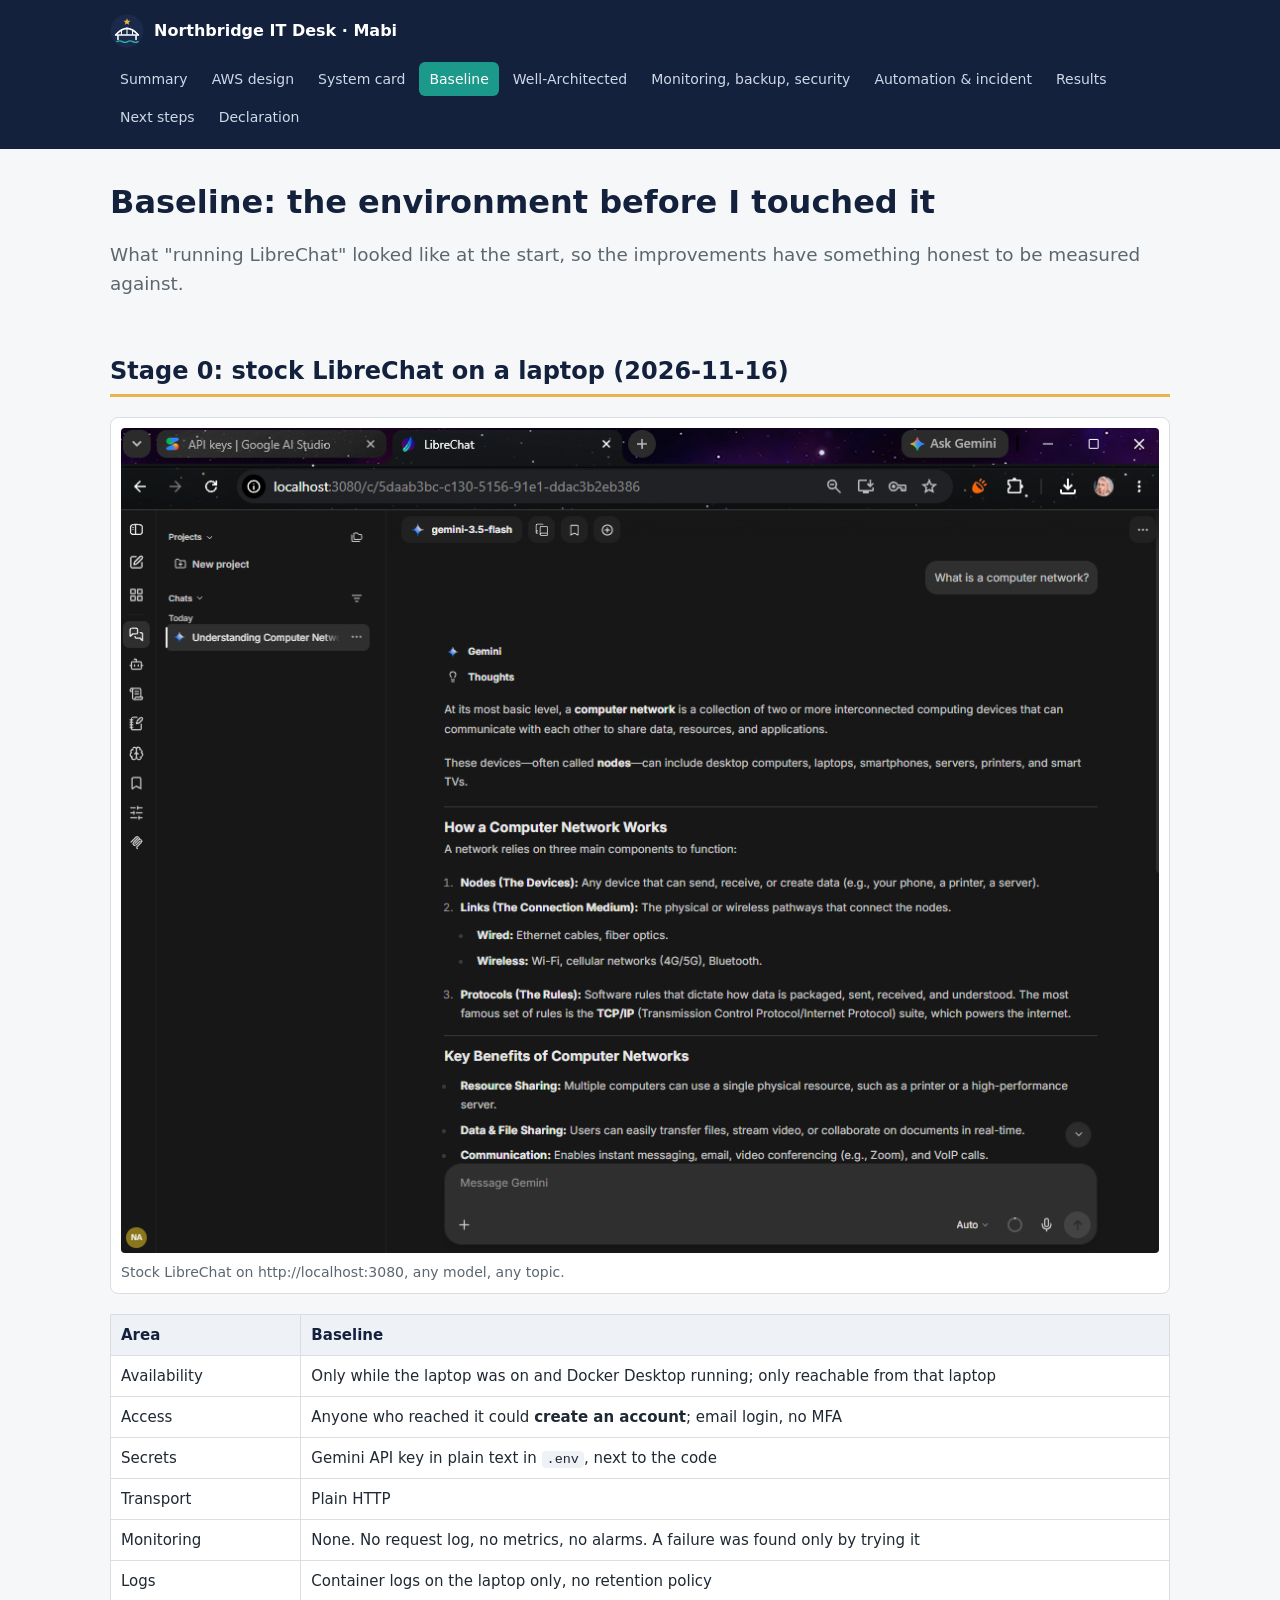
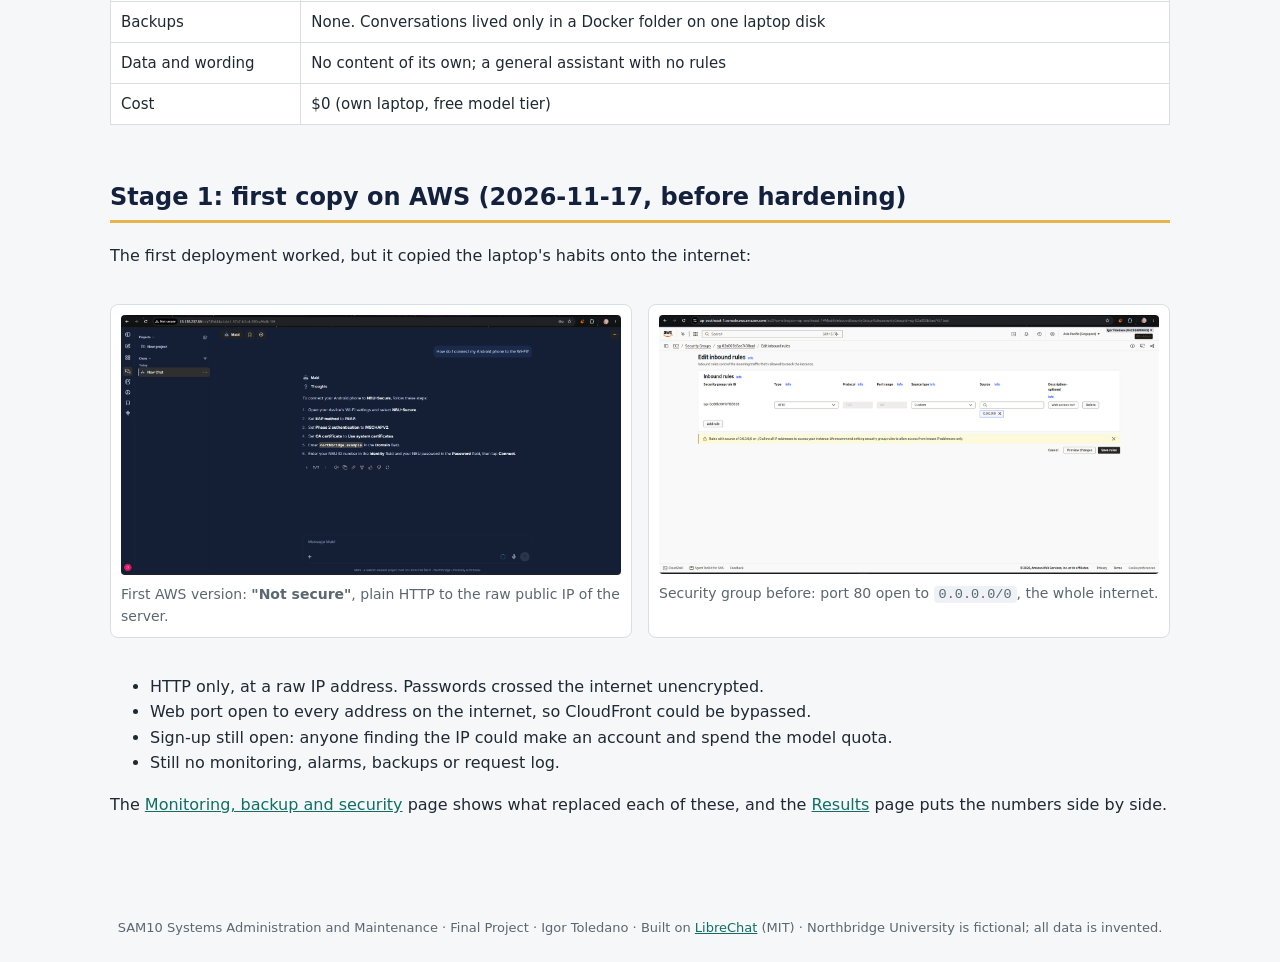
==== docs/baseline.html @ 3281cfaf "Week 5: project website (GitHub Pages in docs/)" ====
<!DOCTYPE html>
<html lang="en"><head><meta charset="utf-8"><meta name="viewport" content="width=device-width,initial-scale=1">
<title>Baseline · Northbridge University IT Desk (Mabi)</title>
<link rel="icon" href="logo.svg"><link rel="stylesheet" href="style.css"></head>
<body><header><div class="bar"><a class="brand" href="index.html"><img src="logo.svg" alt="">Northbridge IT Desk · Mabi</a><nav><a href="index.html">Summary</a><a href="infrastructure.html">AWS design</a><a href="system.html">System card</a><a href="baseline.html" class=on>Baseline</a><a href="well-architected.html">Well-Architected</a><a href="operations.html">Monitoring, backup, security</a><a href="incident.html">Automation & incident</a><a href="results.html">Results</a><a href="next.html">Next steps</a><a href="declaration.html">Declaration</a></nav></div></header>
<main>
<h1>Baseline: the environment before I touched it</h1>
<p class="lead">What "running LibreChat" looked like at the start, so the improvements have something honest to be measured against.</p>

<h2>Stage 0: stock LibreChat on a laptop (2026-11-16)</h2>
<figure><img src="img/original-librechat.png" alt="Stock LibreChat on http://localhost:3080, any model, any topic." loading="lazy"><figcaption>Stock LibreChat on http://localhost:3080, any model, any topic.</figcaption></figure>
<table>
<tr><th>Area</th><th>Baseline</th></tr>
<tr><td>Availability</td><td>Only while the laptop was on and Docker Desktop running; only reachable from that laptop</td></tr>
<tr><td>Access</td><td>Anyone who reached it could <b>create an account</b>; email login, no MFA</td></tr>
<tr><td>Secrets</td><td>Gemini API key in plain text in <code>.env</code>, next to the code</td></tr>
<tr><td>Transport</td><td>Plain HTTP</td></tr>
<tr><td>Monitoring</td><td>None. No request log, no metrics, no alarms. A failure was found only by trying it</td></tr>
<tr><td>Logs</td><td>Container logs on the laptop only, no retention policy</td></tr>
<tr><td>Backups</td><td>None. Conversations lived only in a Docker folder on one laptop disk</td></tr>
<tr><td>Data and wording</td><td>No content of its own; a general assistant with no rules</td></tr>
<tr><td>Cost</td><td>$0 (own laptop, free model tier)</td></tr>
</table>

<h2>Stage 1: first copy on AWS (2026-11-17, before hardening)</h2>
<p>The first deployment worked, but it copied the laptop's habits onto the internet:</p>
<div class="grid2">
<figure><img src="img/mabi-on-aws.png" alt="First AWS version: <b>&quot;Not secure&quot;</b>, plain HTTP to the raw public IP of the server." loading="lazy"><figcaption>First AWS version: <b>&quot;Not secure&quot;</b>, plain HTTP to the raw public IP of the server.</figcaption></figure>
<figure><img src="img/sg-before-open-to-internet.png" alt="Security group before: port 80 open to <code>0.0.0.0/0</code>, the whole internet." loading="lazy"><figcaption>Security group before: port 80 open to <code>0.0.0.0/0</code>, the whole internet.</figcaption></figure>
</div>
<ul>
<li>HTTP only, at a raw IP address. Passwords crossed the internet unencrypted.</li>
<li>Web port open to every address on the internet, so CloudFront could be bypassed.</li>
<li>Sign-up still open: anyone finding the IP could make an account and spend the model quota.</li>
<li>Still no monitoring, alarms, backups or request log.</li>
</ul>
<p>The <a href="operations.html">Monitoring, backup and security</a> page shows what replaced each of these, and the <a href="results.html">Results</a> page puts the numbers side by side.</p>
</main>
<footer>SAM10 Systems Administration and Maintenance · Final Project · Igor Toledano · Built on <a href="https://github.com/danny-avila/LibreChat">LibreChat</a> (MIT) · Northbridge University is fictional; all data is invented.</footer>
<div class="zoom" id="z"><img alt=""></div>
<script>document.querySelectorAll('figure img').forEach(i=>i.onclick=()=>{const z=document.getElementById('z');z.firstChild.src=i.src;z.style.display='flex'});document.getElementById('z').onclick=e=>e.currentTarget.style.display='none';</script>
</body></html>
---- docs/style.css ----
:root{--navy:#14213d;--navy2:#1d2d50;--teal:#1b998b;--gold:#e9b44c;--ink:#1f2933;--muted:#5b6770;--line:#d9dee3;--bg:#f6f7f9;--ok:#1e7d4f;--warn:#a36a00;--bad:#b3261e}
*{box-sizing:border-box}
body{margin:0;font:16px/1.6 system-ui,-apple-system,"Segoe UI",Roboto,sans-serif;color:var(--ink);background:var(--bg)}
header{background:var(--navy);color:#fff}
.bar{max-width:1100px;margin:0 auto;padding:14px 20px;display:flex;align-items:center;gap:14px;flex-wrap:wrap}
.brand{display:flex;align-items:center;gap:10px;color:#fff;text-decoration:none;font-weight:700}
.brand img{width:34px;height:34px}
nav{display:flex;flex-wrap:wrap;gap:4px;margin-left:auto}
nav a{color:#cfd8e6;text-decoration:none;padding:6px 10px;border-radius:6px;font-size:14px}
nav a:hover{background:var(--navy2);color:#fff}
nav a.on{background:var(--teal);color:#fff}
main{max-width:1100px;margin:0 auto;padding:28px 20px 60px}
h1{color:var(--navy);font-size:2rem;margin:.2em 0 .4em;line-height:1.2}
h2{color:var(--navy);border-bottom:3px solid var(--gold);padding-bottom:4px;margin-top:2.2em}
h3{color:var(--navy2);margin-top:1.6em}
a{color:#0f6f65}
.lead{font-size:1.15rem;color:var(--muted);max-width:60em}
table{border-collapse:collapse;width:100%;margin:1em 0;background:#fff;font-size:15px}
th,td{border:1px solid var(--line);padding:8px 10px;text-align:left;vertical-align:top}
th{background:#eef1f5;color:var(--navy)}
code,pre{font-family:ui-monospace,Consolas,monospace;font-size:13.5px}
code{background:#eef1f5;padding:1px 5px;border-radius:4px}
pre{background:#0f172a;color:#e2e8f0;padding:14px;border-radius:8px;overflow:auto}
pre code{background:none;padding:0}
figure{margin:1.2em 0;background:#fff;border:1px solid var(--line);border-radius:8px;padding:10px}
figure img{width:100%;height:auto;display:block;border-radius:4px;cursor:zoom-in}
figcaption{font-size:14px;color:var(--muted);margin-top:8px}
.grid2{display:grid;grid-template-columns:1fr 1fr;gap:16px}
@media(max-width:800px){.grid2{grid-template-columns:1fr}}
.cards{display:grid;grid-template-columns:repeat(auto-fit,minmax(200px,1fr));gap:14px;margin:1.2em 0}
.card{background:#fff;border:1px solid var(--line);border-left:5px solid var(--teal);border-radius:8px;padding:14px}
.card b{display:block;font-size:1.3rem;line-height:1.25;color:var(--navy)}
.card span{color:var(--muted);font-size:14px}
.note{background:#fff8e6;border:1px solid #f0d58c;border-radius:8px;padding:12px 16px;margin:1em 0}
.good{color:var(--ok);font-weight:700}.adequate{color:var(--warn);font-weight:700}.gap{color:var(--bad);font-weight:700}
.pass{color:var(--ok);font-weight:700}.fail{color:var(--bad);font-weight:700}
.video{position:relative;padding-top:56.25%;background:#000;border-radius:8px;overflow:hidden}
.video iframe{position:absolute;inset:0;width:100%;height:100%;border:0}
footer{text-align:center;color:var(--muted);font-size:13px;padding:24px}
.zoom{position:fixed;inset:0;background:rgba(0,0,0,.85);display:none;align-items:center;justify-content:center;z-index:9;cursor:zoom-out}
.zoom img{max-width:96vw;max-height:94vh}
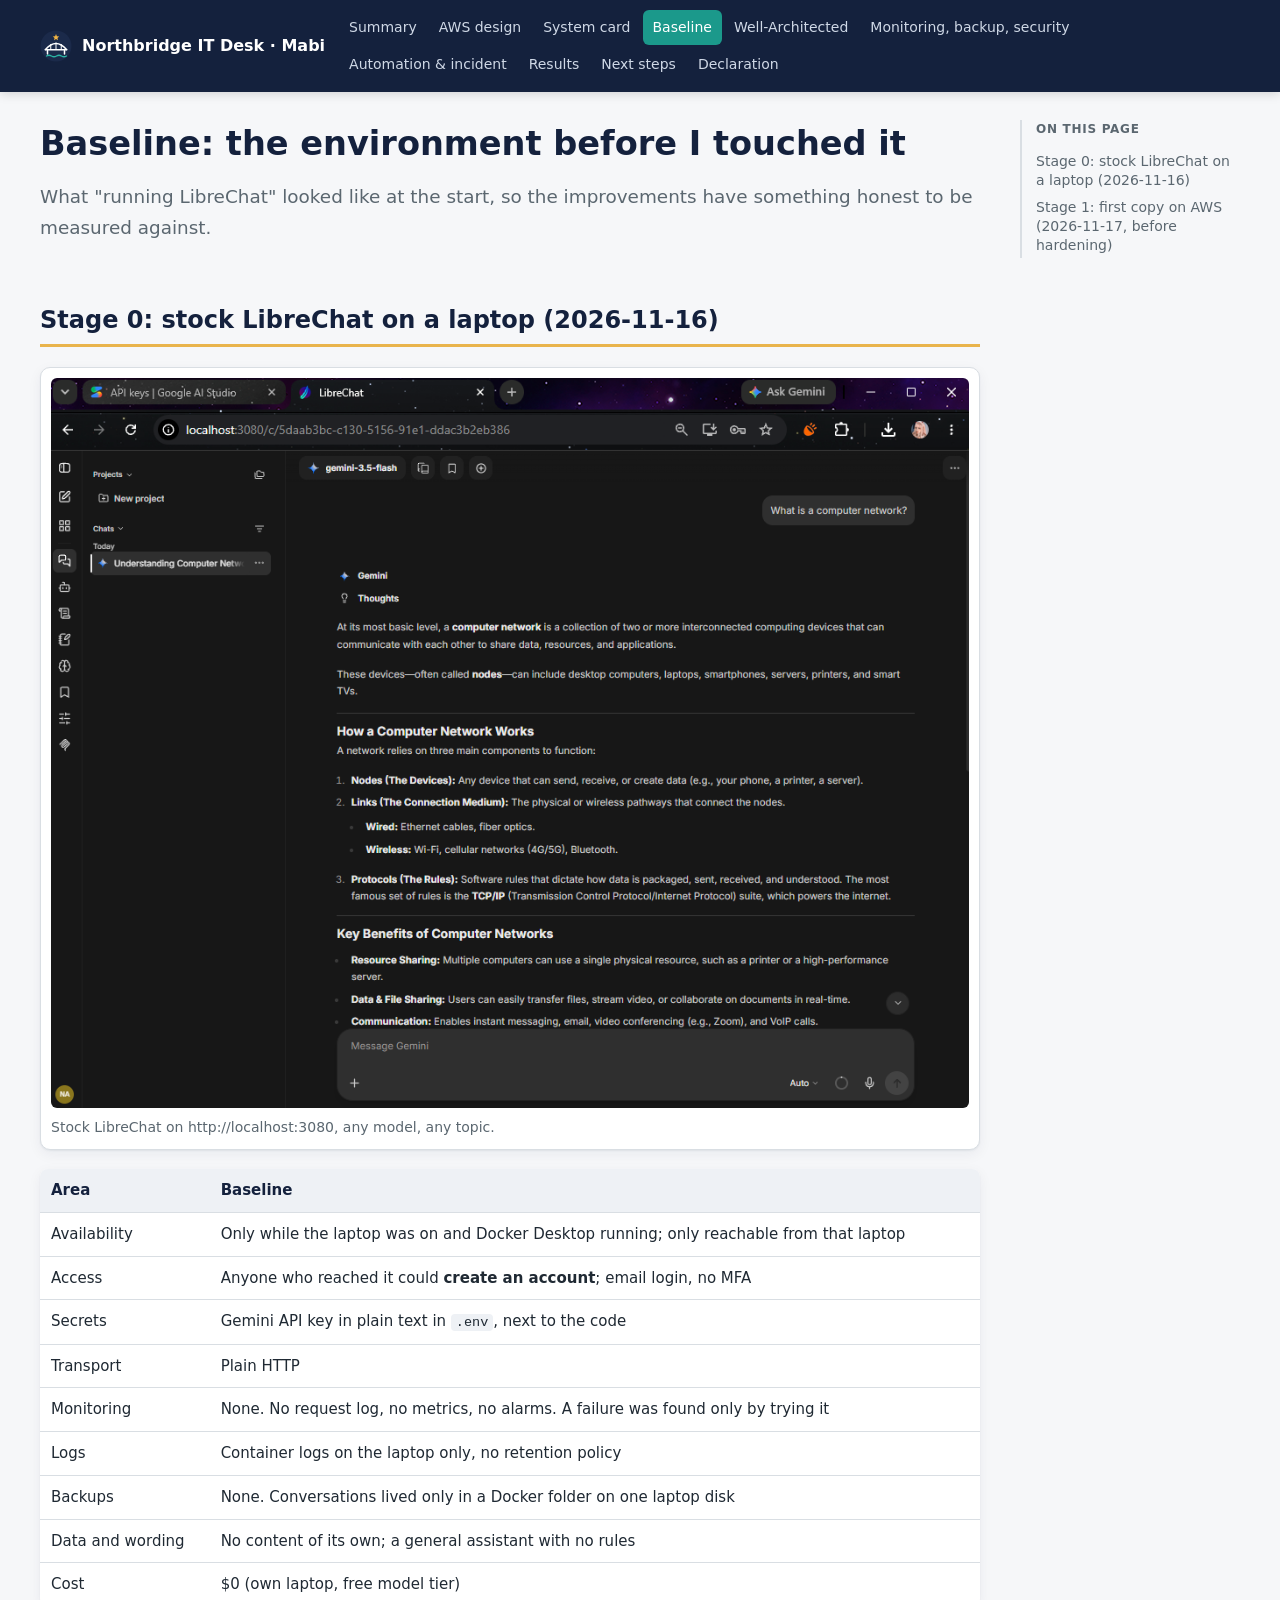
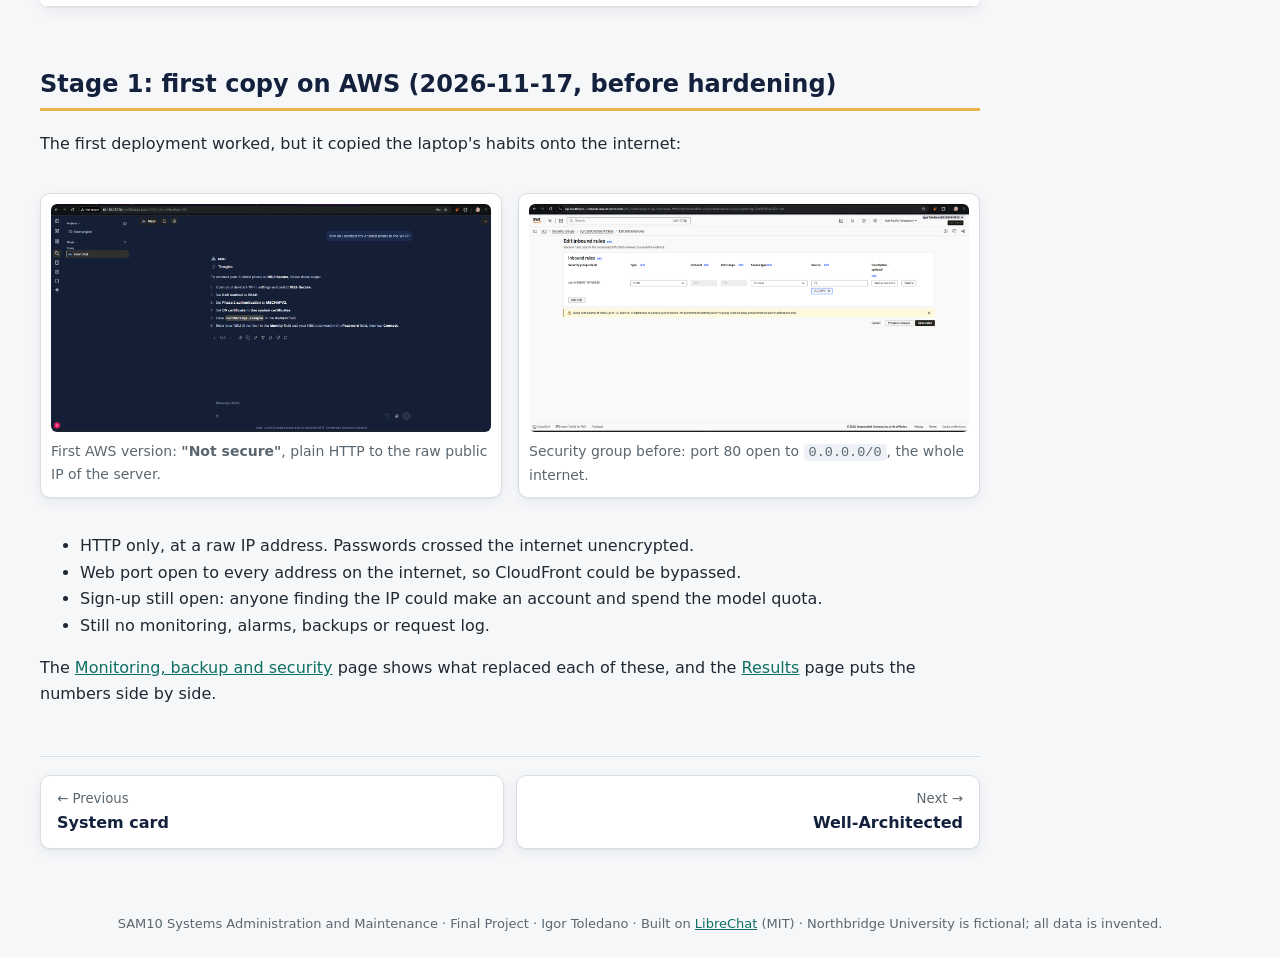
==== commit ed7806a4: "Website: interactive diagram, slider, timelines, navigation" ====
--- a/docs/baseline.html
+++ b/docs/baseline.html
@@ -1,9 +1,11 @@
 <!DOCTYPE html>
 <html lang="en"><head><meta charset="utf-8"><meta name="viewport" content="width=device-width,initial-scale=1">
 <title>Baseline · Northbridge University IT Desk (Mabi)</title>
+<meta name="description" content="SAM10 final project: Mabi, an AI IT help desk built on LibreChat and run on AWS.">
 <link rel="icon" href="logo.svg"><link rel="stylesheet" href="style.css"></head>
-<body><header><div class="bar"><a class="brand" href="index.html"><img src="logo.svg" alt="">Northbridge IT Desk · Mabi</a><nav><a href="index.html">Summary</a><a href="infrastructure.html">AWS design</a><a href="system.html">System card</a><a href="baseline.html" class=on>Baseline</a><a href="well-architected.html">Well-Architected</a><a href="operations.html">Monitoring, backup, security</a><a href="incident.html">Automation & incident</a><a href="results.html">Results</a><a href="next.html">Next steps</a><a href="declaration.html">Declaration</a></nav></div></header>
-<main>
+<body><div id="progress"></div>
+<header><div class="bar"><a class="brand" href="index.html"><img src="logo.svg" alt="">Northbridge IT Desk · Mabi</a><button id="menu" aria-label="Menu">☰ Menu</button><nav><a href="index.html">Summary</a><a href="infrastructure.html">AWS design</a><a href="system.html">System card</a><a href="baseline.html" class=on>Baseline</a><a href="well-architected.html">Well-Architected</a><a href="operations.html">Monitoring, backup, security</a><a href="incident.html">Automation & incident</a><a href="results.html">Results</a><a href="next.html">Next steps</a><a href="declaration.html">Declaration</a></nav></div></header>
+<div class="layout"><main>
 <h1>Baseline: the environment before I touched it</h1>
 <p class="lead">What "running LibreChat" looked like at the start, so the improvements have something honest to be measured against.</p>
 
@@ -35,8 +37,11 @@
 <li>Still no monitoring, alarms, backups or request log.</li>
 </ul>
 <p>The <a href="operations.html">Monitoring, backup and security</a> page shows what replaced each of these, and the <a href="results.html">Results</a> page puts the numbers side by side.</p>
-</main>
+
+<div class="pager"><a class="pv" href="system.html"><small>← Previous</small>System card</a><a class="nx" href="well-architected.html"><small>Next →</small>Well-Architected</a></div></main>
+<aside class="toc"><b>On this page</b></aside></div>
 <footer>SAM10 Systems Administration and Maintenance · Final Project · Igor Toledano · Built on <a href="https://github.com/danny-avila/LibreChat">LibreChat</a> (MIT) · Northbridge University is fictional; all data is invented.</footer>
-<div class="zoom" id="z"><img alt=""></div>
-<script>document.querySelectorAll('figure img').forEach(i=>i.onclick=()=>{const z=document.getElementById('z');z.firstChild.src=i.src;z.style.display='flex'});document.getElementById('z').onclick=e=>e.currentTarget.style.display='none';</script>
+<button id="top" aria-label="Back to top">↑</button>
+<div class="zoom" id="z"><button class="zx" aria-label="Close">✕</button><button class="zp" aria-label="Previous">‹</button><img alt=""><p></p><button class="zn" aria-label="Next">›</button></div>
+<script src="site.js"></script>
 </body></html>
--- a/docs/style.css
+++ b/docs/style.css
@@ -1,41 +1,125 @@
-:root{--navy:#14213d;--navy2:#1d2d50;--teal:#1b998b;--gold:#e9b44c;--ink:#1f2933;--muted:#5b6770;--line:#d9dee3;--bg:#f6f7f9;--ok:#1e7d4f;--warn:#a36a00;--bad:#b3261e}
+:root{--navy:#14213d;--navy2:#1d2d50;--teal:#1b998b;--teal2:#e6f5f3;--gold:#e9b44c;--ink:#1f2933;--muted:#5b6770;--line:#d9dee3;--bg:#f6f7f9;--card:#fff;--ok:#1e7d4f;--warn:#a36a00;--bad:#b3261e;--shadow:0 1px 2px rgba(20,33,61,.06),0 4px 14px rgba(20,33,61,.06)}
 *{box-sizing:border-box}
-body{margin:0;font:16px/1.6 system-ui,-apple-system,"Segoe UI",Roboto,sans-serif;color:var(--ink);background:var(--bg)}
-header{background:var(--navy);color:#fff}
-.bar{max-width:1100px;margin:0 auto;padding:14px 20px;display:flex;align-items:center;gap:14px;flex-wrap:wrap}
-.brand{display:flex;align-items:center;gap:10px;color:#fff;text-decoration:none;font-weight:700}
-.brand img{width:34px;height:34px}
-nav{display:flex;flex-wrap:wrap;gap:4px;margin-left:auto}
-nav a{color:#cfd8e6;text-decoration:none;padding:6px 10px;border-radius:6px;font-size:14px}
+html{scroll-behavior:smooth;scroll-padding-top:80px}
+body{margin:0;font:16px/1.65 system-ui,-apple-system,"Segoe UI",Roboto,sans-serif;color:var(--ink);background:var(--bg)}
+#progress{position:fixed;top:0;left:0;height:3px;width:0;background:var(--gold);z-index:30;transition:width .1s}
+header{background:var(--navy);color:#fff;position:sticky;top:0;z-index:20;box-shadow:0 2px 10px rgba(0,0,0,.15)}
+.bar{max-width:1240px;margin:0 auto;padding:10px 20px;display:flex;align-items:center;gap:14px;position:relative}
+.brand{display:flex;align-items:center;gap:10px;color:#fff;text-decoration:none;font-weight:700;white-space:nowrap}
+.brand img{width:32px;height:32px}
+nav{display:flex;flex-wrap:wrap;gap:2px;margin-left:auto}
+nav a{color:#cfd8e6;text-decoration:none;padding:6px 10px;border-radius:6px;font-size:14px;white-space:nowrap}
 nav a:hover{background:var(--navy2);color:#fff}
 nav a.on{background:var(--teal);color:#fff}
-main{max-width:1100px;margin:0 auto;padding:28px 20px 60px}
-h1{color:var(--navy);font-size:2rem;margin:.2em 0 .4em;line-height:1.2}
-h2{color:var(--navy);border-bottom:3px solid var(--gold);padding-bottom:4px;margin-top:2.2em}
+#menu{display:none;margin-left:auto;background:none;border:1px solid #3a4a6b;color:#fff;border-radius:6px;padding:6px 10px;font-size:15px;cursor:pointer}
+@media(max-width:1080px){#menu{display:block}nav{display:none;position:absolute;top:100%;left:0;right:0;background:var(--navy);flex-direction:column;padding:8px 16px 14px}nav.open{display:flex}}
+.layout{max-width:1240px;margin:0 auto;padding:28px 20px 40px;display:grid;grid-template-columns:minmax(0,1fr) 220px;gap:40px}
+@media(max-width:1080px){.layout{grid-template-columns:1fr}.toc{display:none}}
+main{min-width:0}
+.toc{position:sticky;top:84px;align-self:start;font-size:14px;border-left:2px solid var(--line);padding-left:14px;max-height:calc(100vh - 110px);overflow:auto}
+.toc b{display:block;color:var(--muted);font-size:12px;text-transform:uppercase;letter-spacing:.06em;margin-bottom:8px}
+.toc a{display:block;color:var(--muted);text-decoration:none;padding:4px 0;line-height:1.35}
+.toc a:hover{color:var(--navy)}
+.toc a.on{color:var(--teal);font-weight:600}
+h1{color:var(--navy);font-size:2.1rem;margin:.1em 0 .4em;line-height:1.2}
+h2{color:var(--navy);border-bottom:3px solid var(--gold);padding-bottom:4px;margin-top:2.4em}
 h3{color:var(--navy2);margin-top:1.6em}
 a{color:#0f6f65}
 .lead{font-size:1.15rem;color:var(--muted);max-width:60em}
-table{border-collapse:collapse;width:100%;margin:1em 0;background:#fff;font-size:15px}
-th,td{border:1px solid var(--line);padding:8px 10px;text-align:left;vertical-align:top}
+table{border-collapse:collapse;width:100%;margin:1em 0;background:var(--card);font-size:15px;box-shadow:var(--shadow);border-radius:8px;overflow:hidden}
+th,td{border-bottom:1px solid var(--line);padding:9px 11px;text-align:left;vertical-align:top}
 th{background:#eef1f5;color:var(--navy)}
+tr:hover td{background:#fafbfc}
 code,pre{font-family:ui-monospace,Consolas,monospace;font-size:13.5px}
 code{background:#eef1f5;padding:1px 5px;border-radius:4px}
-pre{background:#0f172a;color:#e2e8f0;padding:14px;border-radius:8px;overflow:auto}
+pre{background:#0f172a;color:#e2e8f0;padding:14px;border-radius:8px;overflow:auto;position:relative}
 pre code{background:none;padding:0}
-figure{margin:1.2em 0;background:#fff;border:1px solid var(--line);border-radius:8px;padding:10px}
-figure img{width:100%;height:auto;display:block;border-radius:4px;cursor:zoom-in}
+.copy{position:absolute;top:8px;right:8px;background:#334155;color:#e2e8f0;border:0;border-radius:5px;padding:3px 9px;font-size:12px;cursor:pointer}
+.copy:hover{background:var(--teal)}
+figure{margin:1.2em 0;background:var(--card);border:1px solid var(--line);border-radius:10px;padding:10px;box-shadow:var(--shadow)}
+figure img{width:100%;height:auto;display:block;border-radius:6px;cursor:zoom-in;transition:transform .2s}
+figure img:hover{transform:scale(1.01)}
 figcaption{font-size:14px;color:var(--muted);margin-top:8px}
 .grid2{display:grid;grid-template-columns:1fr 1fr;gap:16px}
 @media(max-width:800px){.grid2{grid-template-columns:1fr}}
 .cards{display:grid;grid-template-columns:repeat(auto-fit,minmax(200px,1fr));gap:14px;margin:1.2em 0}
-.card{background:#fff;border:1px solid var(--line);border-left:5px solid var(--teal);border-radius:8px;padding:14px}
+.card{background:var(--card);border:1px solid var(--line);border-left:5px solid var(--teal);border-radius:10px;padding:14px;box-shadow:var(--shadow)}
 .card b{display:block;font-size:1.3rem;line-height:1.25;color:var(--navy)}
 .card span{color:var(--muted);font-size:14px}
-.note{background:#fff8e6;border:1px solid #f0d58c;border-radius:8px;padding:12px 16px;margin:1em 0}
+.note{background:#fff8e6;border:1px solid #f0d58c;border-radius:10px;padding:12px 16px;margin:1em 0}
 .good{color:var(--ok);font-weight:700}.adequate{color:var(--warn);font-weight:700}.gap{color:var(--bad);font-weight:700}
 .pass{color:var(--ok);font-weight:700}.fail{color:var(--bad);font-weight:700}
-.video{position:relative;padding-top:56.25%;background:#000;border-radius:8px;overflow:hidden}
+h2 .good,h2 .adequate{font-size:13px;padding:3px 10px;border-radius:999px;vertical-align:middle;margin-left:6px}
+h2 .good{background:#e3f4ea}h2 .adequate{background:#fff1d6}
+.hero{background:linear-gradient(135deg,var(--navy) 0%,#203a6b 60%,var(--teal) 140%);color:#fff;border-radius:16px;padding:34px 34px 28px;margin-bottom:24px;position:relative;overflow:hidden}
+.hero:after{content:"";position:absolute;right:-60px;top:-60px;width:260px;height:260px;border-radius:50%;background:rgba(233,180,76,.18)}
+.hero h1{color:#fff;font-size:2.4rem;margin:0 0 .3em;position:relative}
+.hero p{color:#d6deea;font-size:1.15rem;max-width:44em;margin:0 0 18px;position:relative}
+.hero .tags span{display:inline-block;background:rgba(255,255,255,.12);border:1px solid rgba(255,255,255,.2);padding:4px 11px;border-radius:999px;font-size:13px;margin:0 6px 6px 0}
+.hero .btns a{display:inline-block;margin:8px 10px 0 0;padding:9px 16px;border-radius:8px;font-weight:600;text-decoration:none}
+.btn1{background:var(--gold);color:var(--navy)}.btn2{border:1px solid rgba(255,255,255,.5);color:#fff}
+.tiles{display:grid;grid-template-columns:repeat(auto-fit,minmax(230px,1fr));gap:14px;margin:1.2em 0}
+.tile{display:block;background:var(--card);border:1px solid var(--line);border-radius:12px;padding:16px;text-decoration:none;color:var(--ink);box-shadow:var(--shadow);transition:transform .15s,border-color .15s}
+.tile:hover{transform:translateY(-3px);border-color:var(--teal)}
+.tile b{display:block;color:var(--navy);margin-bottom:4px}
+.tile span{font-size:14px;color:var(--muted)}
+.tile i{font-style:normal;font-size:22px;display:block;margin-bottom:6px}
+.video{position:relative;padding-top:56.25%;background:#000;border-radius:12px;overflow:hidden;box-shadow:var(--shadow)}
 .video iframe{position:absolute;inset:0;width:100%;height:100%;border:0}
+.pager{display:flex;justify-content:space-between;gap:12px;margin-top:3em;border-top:1px solid var(--line);padding-top:18px}
+.pager a{flex:1;background:var(--card);border:1px solid var(--line);border-radius:10px;padding:12px 16px;text-decoration:none;color:var(--navy);font-weight:600;box-shadow:var(--shadow)}
+.pager a:hover{border-color:var(--teal)}
+.pager a small{display:block;color:var(--muted);font-weight:400}
+.pager a.nx{text-align:right}
+#top{position:fixed;right:18px;bottom:18px;width:42px;height:42px;border-radius:50%;border:0;background:var(--teal);color:#fff;font-size:20px;cursor:pointer;opacity:0;pointer-events:none;transition:opacity .2s;box-shadow:var(--shadow);z-index:15}
+#top.show{opacity:1;pointer-events:auto}
 footer{text-align:center;color:var(--muted);font-size:13px;padding:24px}
-.zoom{position:fixed;inset:0;background:rgba(0,0,0,.85);display:none;align-items:center;justify-content:center;z-index:9;cursor:zoom-out}
-.zoom img{max-width:96vw;max-height:94vh}
+.zoom{position:fixed;inset:0;background:rgba(8,12,24,.92);display:none;flex-direction:column;align-items:center;justify-content:center;z-index:50;padding:20px}
+.zoom.on{display:flex}
+.zoom img{max-width:94vw;max-height:80vh;border-radius:6px}
+.zoom p{color:#dfe5ee;max-width:900px;text-align:center;font-size:15px;margin:12px 0 0}
+.zoom button{position:absolute;background:rgba(255,255,255,.12);border:0;color:#fff;font-size:28px;width:48px;height:48px;border-radius:50%;cursor:pointer}
+.zoom .zp{left:16px;top:50%}.zoom .zn{right:16px;top:50%}.zoom .zx{right:16px;top:16px;font-size:22px}
+.diagram{background:#fff;border:1px solid var(--line);border-radius:12px;padding:12px;box-shadow:var(--shadow)}
+.diagram svg{width:100%;height:auto;display:block}
+.steps{display:flex;flex-wrap:wrap;gap:8px;margin:12px 0}
+.steps button{border:1px solid var(--line);background:#fff;border-radius:999px;padding:6px 14px;cursor:pointer;font-size:14px;color:var(--navy)}
+.steps button.on{background:var(--navy);color:#fff;border-color:var(--navy)}
+.steps .play{background:var(--gold);border-color:var(--gold);font-weight:700}
+.stepinfo{background:var(--teal2);border-left:4px solid var(--teal);border-radius:8px;padding:12px 16px;min-height:3.5em}
+svg.focus .step,svg.focus .box{opacity:.15;transition:opacity .25s}
+svg.focus .step.hl,svg.focus .box.hl{opacity:1}
+svg .step.hl path{stroke:#d97706;stroke-width:4}
+.compare{position:relative;overflow:hidden;border-radius:10px;border:1px solid var(--line);box-shadow:var(--shadow);user-select:none;background:#000;margin:1.2em 0}
+.compare>img{display:block;width:100%;height:auto}
+.compare .before{position:absolute;inset:0;width:50%;overflow:hidden;border-right:3px solid var(--gold)}
+.compare .before img{display:block;height:100%;width:auto;max-width:none}
+.compare input{position:absolute;inset:0;width:100%;height:100%;opacity:0;cursor:ew-resize;margin:0}
+.compare .lab{position:absolute;top:10px;padding:3px 10px;border-radius:6px;font-size:13px;font-weight:700;background:rgba(0,0,0,.65);color:#fff;pointer-events:none}
+.compare .l1{left:10px}.compare .l2{right:10px}
+.compare .knob{position:absolute;top:50%;left:50%;width:38px;height:38px;margin:-19px 0 0 -19px;border-radius:50%;background:var(--gold);color:var(--navy);font-weight:700;display:flex;align-items:center;justify-content:center;pointer-events:none;box-shadow:0 2px 6px rgba(0,0,0,.4)}
+.filters{display:flex;gap:8px;flex-wrap:wrap;margin:8px 0}
+.filters button{border:1px solid var(--line);background:#fff;border-radius:999px;padding:5px 13px;cursor:pointer;font-size:14px}
+.filters button.on{background:var(--teal);border-color:var(--teal);color:#fff}
+.timeline{list-style:none;padding:0;margin:1.2em 0;position:relative}
+.timeline:before{content:"";position:absolute;left:96px;top:6px;bottom:6px;width:3px;background:var(--line)}
+.timeline li{position:relative;padding:6px 0 14px 124px;min-height:30px}
+.timeline time{position:absolute;left:0;width:84px;text-align:right;font-family:ui-monospace,Consolas,monospace;font-size:14px;color:var(--navy);font-weight:700;top:6px}
+.timeline li:before{content:"";position:absolute;left:89px;top:10px;width:17px;height:17px;border-radius:50%;background:#fff;border:3px solid var(--teal)}
+.timeline li.bad:before{border-color:var(--bad);background:#fde4e2}
+.timeline li.alert:before{border-color:var(--gold);background:#fff1d6}
+.timeline li.ok:before{border-color:var(--ok);background:#e3f4ea}
+.pillars{display:grid;grid-template-columns:repeat(auto-fit,minmax(165px,1fr));gap:12px;margin:1.2em 0}
+.pillar{display:block;text-decoration:none;color:var(--ink);background:#fff;border:1px solid var(--line);border-top:5px solid var(--line);border-radius:10px;padding:12px 14px;box-shadow:var(--shadow);transition:transform .15s}
+.pillar:hover{transform:translateY(-3px)}
+.pillar.good{border-top-color:var(--ok)}.pillar.adequate{border-top-color:var(--gold)}
+.pillar b{display:block;color:var(--navy);font-size:15px;line-height:1.3}
+.pillar span{font-size:13px;font-weight:700}
+.pillar.good span{color:var(--ok)}.pillar.adequate span{color:var(--warn)}
+.pillar small{display:block;color:var(--muted);font-size:12.5px;margin-top:4px;line-height:1.35}
+details{background:#fff;border:1px solid var(--line);border-radius:10px;padding:10px 14px;margin:1em 0;box-shadow:var(--shadow)}
+details summary{cursor:pointer;font-weight:700;color:var(--navy)}
+.reveal{opacity:0;transform:translateY(14px);transition:opacity .5s,transform .5s}
+.reveal.in{opacity:1;transform:none}
+@media(prefers-reduced-motion:reduce){.reveal{opacity:1;transform:none;transition:none}html{scroll-behavior:auto}}
+@media print{header,.toc,.pager,#top,#progress{display:none}.layout{display:block}.reveal{opacity:1;transform:none}}
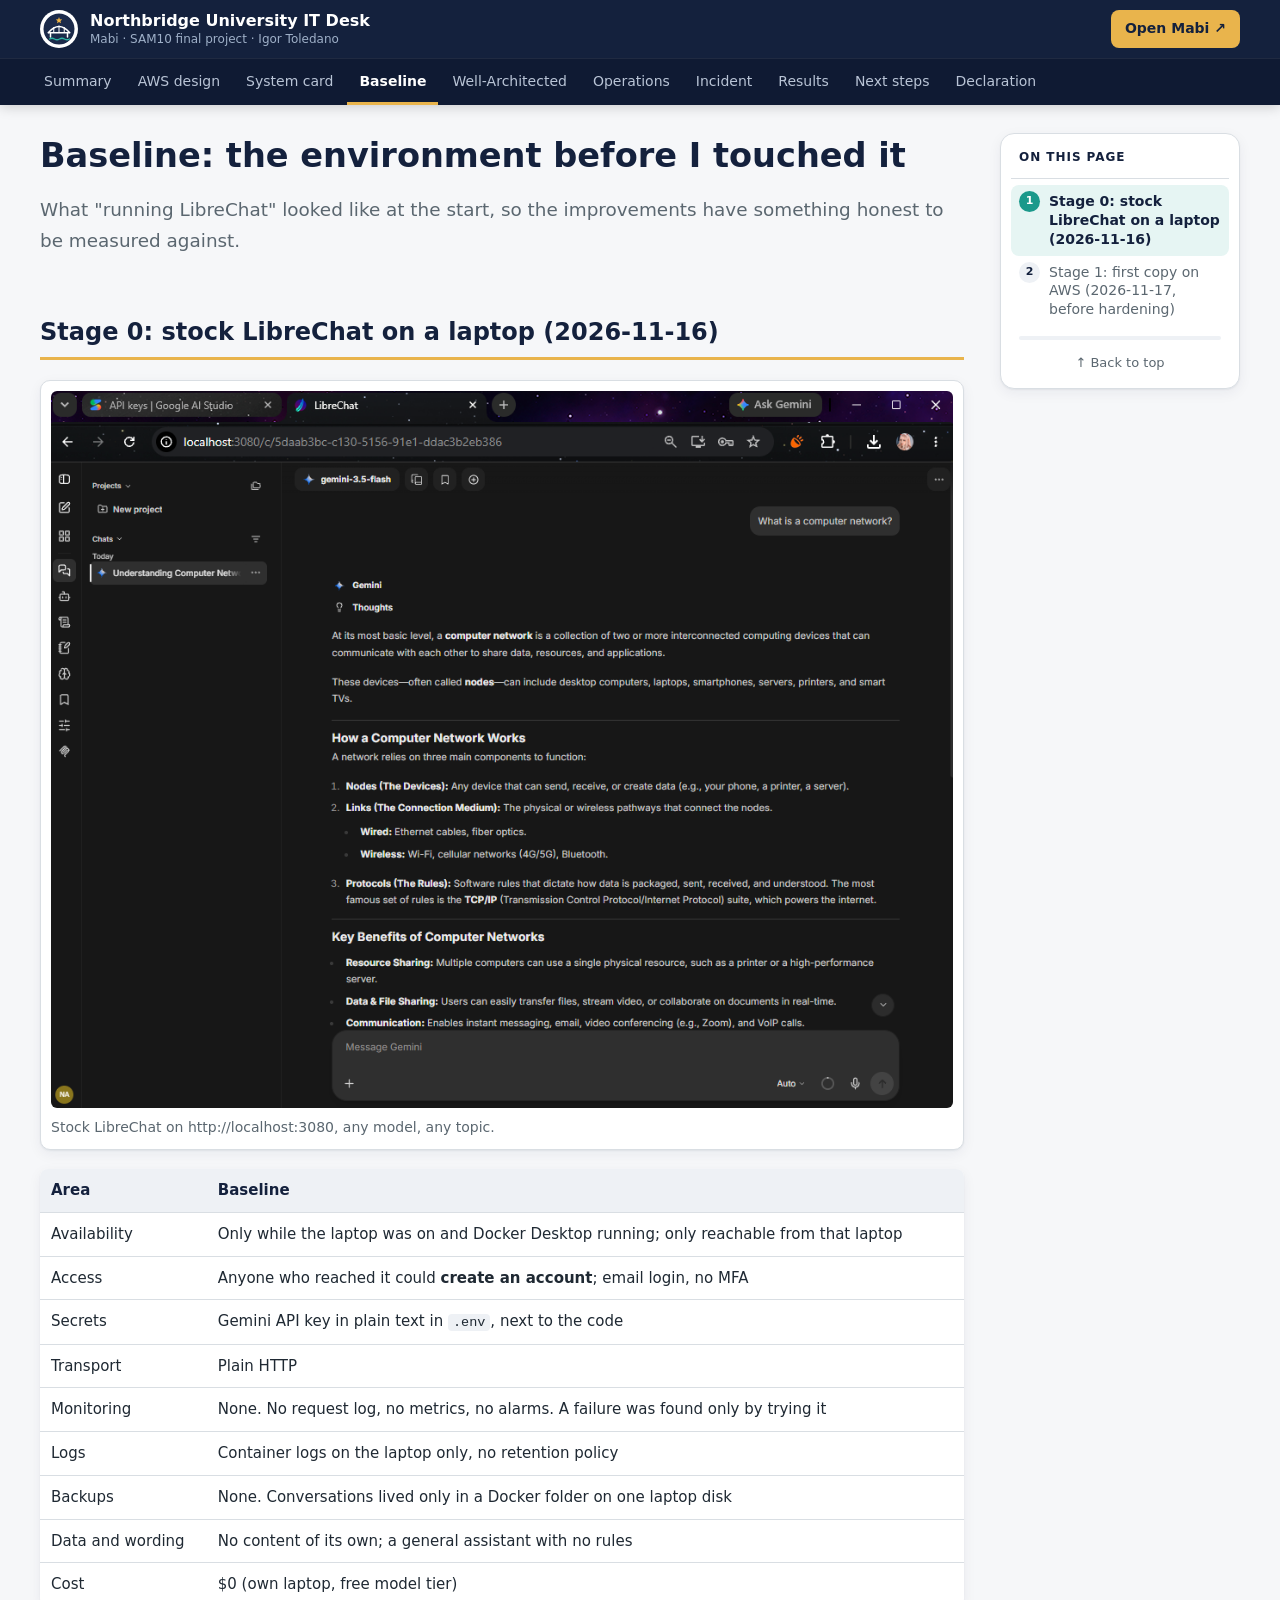
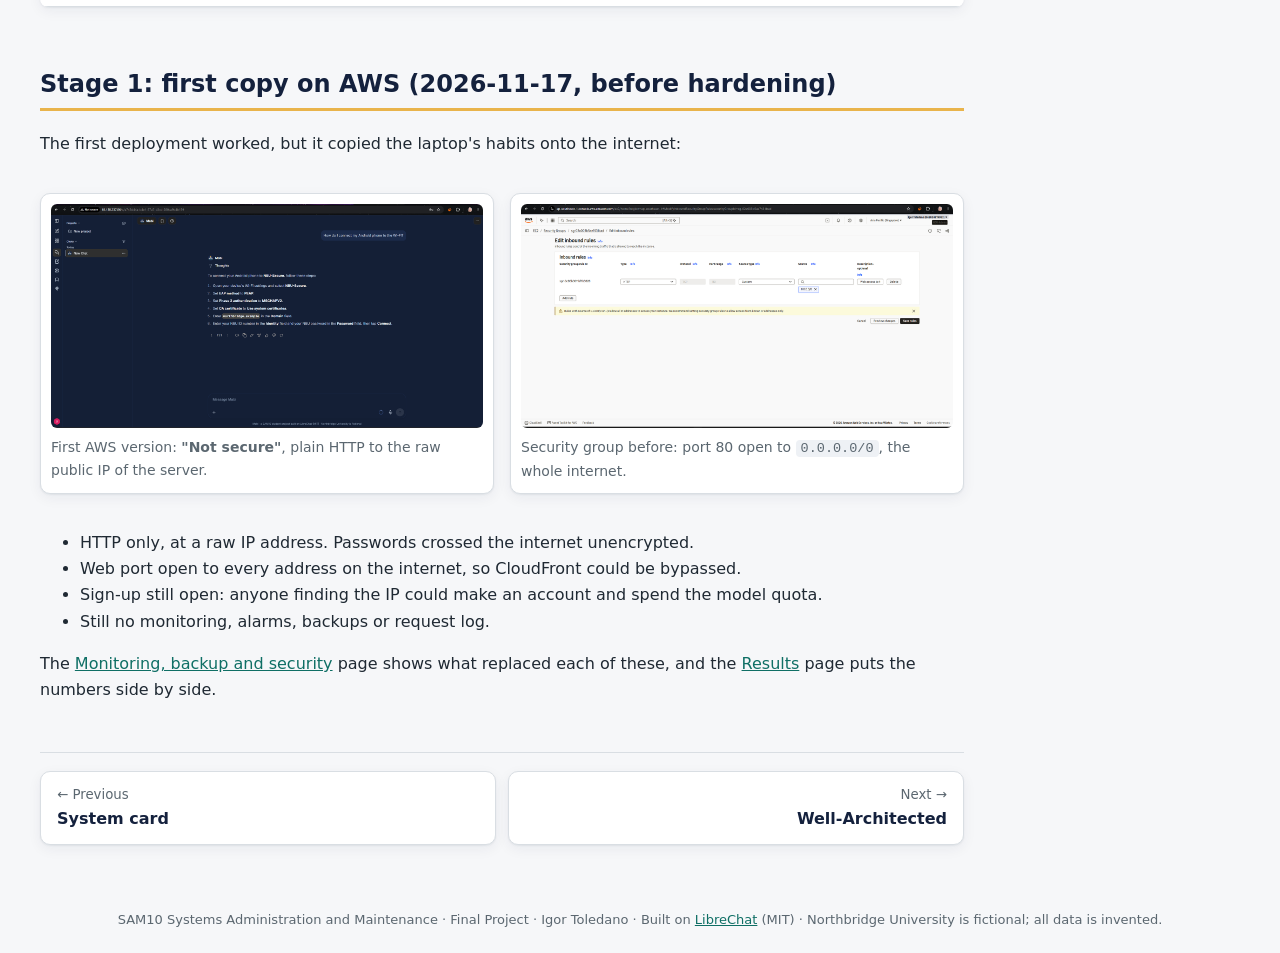
==== commit 94cd5cbc: "Website: fix table-of-contents highlight" ====
--- a/docs/baseline.html
+++ b/docs/baseline.html
@@ -2,9 +2,10 @@
 <html lang="en"><head><meta charset="utf-8"><meta name="viewport" content="width=device-width,initial-scale=1">
 <title>Baseline · Northbridge University IT Desk (Mabi)</title>
 <meta name="description" content="SAM10 final project: Mabi, an AI IT help desk built on LibreChat and run on AWS.">
-<link rel="icon" href="logo.svg"><link rel="stylesheet" href="style.css"></head>
+<link rel="icon" href="logo.svg"><link rel="stylesheet" href="style.css?v=5"></head>
 <body><div id="progress"></div>
-<header><div class="bar"><a class="brand" href="index.html"><img src="logo.svg" alt="">Northbridge IT Desk · Mabi</a><button id="menu" aria-label="Menu">☰ Menu</button><nav><a href="index.html">Summary</a><a href="infrastructure.html">AWS design</a><a href="system.html">System card</a><a href="baseline.html" class=on>Baseline</a><a href="well-architected.html">Well-Architected</a><a href="operations.html">Monitoring, backup, security</a><a href="incident.html">Automation & incident</a><a href="results.html">Results</a><a href="next.html">Next steps</a><a href="declaration.html">Declaration</a></nav></div></header>
+<header><div class="bar"><a class="brand" href="index.html"><img src="logo.svg" alt=""><span>Northbridge University IT Desk<small>Mabi · SAM10 final project · Igor Toledano</small></span></a><a class="cta" href="https://d2f1g5u307k6aa.cloudfront.net">Open Mabi ↗</a></div>
+<nav class="tabs"><div class="tabin"><a href="index.html">Summary</a><a href="infrastructure.html">AWS design</a><a href="system.html">System card</a><a href="baseline.html" class=on>Baseline</a><a href="well-architected.html">Well-Architected</a><a href="operations.html">Operations</a><a href="incident.html">Incident</a><a href="results.html">Results</a><a href="next.html">Next steps</a><a href="declaration.html">Declaration</a></div></nav></header>
 <div class="layout"><main>
 <h1>Baseline: the environment before I touched it</h1>
 <p class="lead">What "running LibreChat" looked like at the start, so the improvements have something honest to be measured against.</p>
@@ -39,9 +40,9 @@
 <p>The <a href="operations.html">Monitoring, backup and security</a> page shows what replaced each of these, and the <a href="results.html">Results</a> page puts the numbers side by side.</p>
 
 <div class="pager"><a class="pv" href="system.html"><small>← Previous</small>System card</a><a class="nx" href="well-architected.html"><small>Next →</small>Well-Architected</a></div></main>
-<aside class="toc"><b>On this page</b></aside></div>
+<aside class="toc"><b>On this page</b><div class="toclist"></div><div class="tocbar"><i></i></div><a class="toctop" href="#">↑ Back to top</a></aside></div>
 <footer>SAM10 Systems Administration and Maintenance · Final Project · Igor Toledano · Built on <a href="https://github.com/danny-avila/LibreChat">LibreChat</a> (MIT) · Northbridge University is fictional; all data is invented.</footer>
 <button id="top" aria-label="Back to top">↑</button>
 <div class="zoom" id="z"><button class="zx" aria-label="Close">✕</button><button class="zp" aria-label="Previous">‹</button><img alt=""><p></p><button class="zn" aria-label="Next">›</button></div>
-<script src="site.js"></script>
+<script src="site.js?v=7"></script>
 </body></html>
--- a/docs/style.css
+++ b/docs/style.css
@@ -1,26 +1,36 @@
 :root{--navy:#14213d;--navy2:#1d2d50;--teal:#1b998b;--teal2:#e6f5f3;--gold:#e9b44c;--ink:#1f2933;--muted:#5b6770;--line:#d9dee3;--bg:#f6f7f9;--card:#fff;--ok:#1e7d4f;--warn:#a36a00;--bad:#b3261e;--shadow:0 1px 2px rgba(20,33,61,.06),0 4px 14px rgba(20,33,61,.06)}
 *{box-sizing:border-box}
-html{scroll-behavior:smooth;scroll-padding-top:80px}
+html{scroll-behavior:smooth;scroll-padding-top:120px}
 body{margin:0;font:16px/1.65 system-ui,-apple-system,"Segoe UI",Roboto,sans-serif;color:var(--ink);background:var(--bg)}
 #progress{position:fixed;top:0;left:0;height:3px;width:0;background:var(--gold);z-index:30;transition:width .1s}
-header{background:var(--navy);color:#fff;position:sticky;top:0;z-index:20;box-shadow:0 2px 10px rgba(0,0,0,.15)}
-.bar{max-width:1240px;margin:0 auto;padding:10px 20px;display:flex;align-items:center;gap:14px;position:relative}
-.brand{display:flex;align-items:center;gap:10px;color:#fff;text-decoration:none;font-weight:700;white-space:nowrap}
-.brand img{width:32px;height:32px}
-nav{display:flex;flex-wrap:wrap;gap:2px;margin-left:auto}
-nav a{color:#cfd8e6;text-decoration:none;padding:6px 10px;border-radius:6px;font-size:14px;white-space:nowrap}
-nav a:hover{background:var(--navy2);color:#fff}
-nav a.on{background:var(--teal);color:#fff}
-#menu{display:none;margin-left:auto;background:none;border:1px solid #3a4a6b;color:#fff;border-radius:6px;padding:6px 10px;font-size:15px;cursor:pointer}
-@media(max-width:1080px){#menu{display:block}nav{display:none;position:absolute;top:100%;left:0;right:0;background:var(--navy);flex-direction:column;padding:8px 16px 14px}nav.open{display:flex}}
-.layout{max-width:1240px;margin:0 auto;padding:28px 20px 40px;display:grid;grid-template-columns:minmax(0,1fr) 220px;gap:40px}
+header{background:var(--navy);color:#fff;position:sticky;top:0;z-index:20;box-shadow:0 2px 12px rgba(0,0,0,.18)}
+.bar{max-width:1240px;margin:0 auto;padding:10px 20px;display:flex;align-items:center;gap:14px}
+.brand{display:flex;align-items:center;gap:12px;color:#fff;text-decoration:none;font-weight:700;font-size:16px;line-height:1.2;min-width:0}
+.brand img{width:38px;height:38px;flex:none;background:#fff;border-radius:50%;padding:3px}
+.brand small{display:block;font-weight:400;font-size:12px;color:#9fb0c8;margin-top:2px}
+.cta{margin-left:auto;flex:none;background:var(--gold);color:var(--navy);font-weight:700;font-size:14px;text-decoration:none;padding:7px 14px;border-radius:8px}
+.cta:hover{filter:brightness(1.07)}
+.tabs{background:#0f1a33;border-top:1px solid rgba(255,255,255,.07)}
+.tabin{max-width:1240px;margin:0 auto;padding:0 12px;display:flex;gap:2px;overflow-x:auto;scrollbar-width:none}
+.tabin::-webkit-scrollbar{display:none}
+.tabs a{flex:none;color:#b9c4d6;text-decoration:none;font-size:14px;padding:11px 12px 9px;border-bottom:3px solid transparent;white-space:nowrap;transition:color .15s,border-color .15s}
+.tabs a:hover{color:#fff;border-bottom-color:rgba(233,180,76,.45)}
+.tabs a.on{color:#fff;font-weight:600;border-bottom-color:var(--gold)}
+@media(max-width:640px){.brand small{display:none}.cta{padding:6px 10px;font-size:13px}}
+.layout{max-width:1240px;margin:0 auto;padding:28px 20px 40px;display:grid;grid-template-columns:minmax(0,1fr) 240px;gap:36px}
 @media(max-width:1080px){.layout{grid-template-columns:1fr}.toc{display:none}}
 main{min-width:0}
-.toc{position:sticky;top:84px;align-self:start;font-size:14px;border-left:2px solid var(--line);padding-left:14px;max-height:calc(100vh - 110px);overflow:auto}
-.toc b{display:block;color:var(--muted);font-size:12px;text-transform:uppercase;letter-spacing:.06em;margin-bottom:8px}
-.toc a{display:block;color:var(--muted);text-decoration:none;padding:4px 0;line-height:1.35}
-.toc a:hover{color:var(--navy)}
-.toc a.on{color:var(--teal);font-weight:600}
+.toc{position:sticky;top:122px;align-self:start;background:#fff;border:1px solid var(--line);border-radius:14px;padding:14px 10px 10px;box-shadow:var(--shadow);font-size:14px;max-height:calc(100vh - 140px);overflow:auto;counter-reset:t}
+.toc b{display:block;color:var(--navy);font-size:12px;text-transform:uppercase;letter-spacing:.08em;padding:0 8px 10px;margin-bottom:6px;border-bottom:1px solid var(--line)}
+.toclist a{display:flex;gap:9px;align-items:flex-start;color:var(--muted);text-decoration:none;padding:7px 8px;border-radius:8px;line-height:1.35;counter-increment:t;transition:background .15s,color .15s}
+.toclist a:before{content:counter(t);flex:none;width:21px;height:21px;margin-top:-1px;border-radius:50%;background:#eef1f5;color:var(--navy);font-size:11px;font-weight:700;display:flex;align-items:center;justify-content:center;transition:background .15s,color .15s}
+.toclist a:hover{background:#f3f6f9;color:var(--navy)}
+.toclist a.on{background:var(--teal2);color:var(--navy);font-weight:600}
+.toclist a.on:before{background:var(--teal);color:#fff}
+.tocbar{height:4px;background:#eef1f5;border-radius:2px;margin:10px 8px 8px;overflow:hidden}
+.tocbar i{display:block;height:100%;width:0;background:linear-gradient(90deg,var(--teal),var(--gold));transition:width .15s}
+.toctop{display:block;text-align:center;font-size:13px;color:var(--muted);text-decoration:none;padding:4px}
+.toctop:hover{color:var(--teal)}
 h1{color:var(--navy);font-size:2.1rem;margin:.1em 0 .4em;line-height:1.2}
 h2{color:var(--navy);border-bottom:3px solid var(--gold);padding-bottom:4px;margin-top:2.4em}
 h3{color:var(--navy2);margin-top:1.6em}
